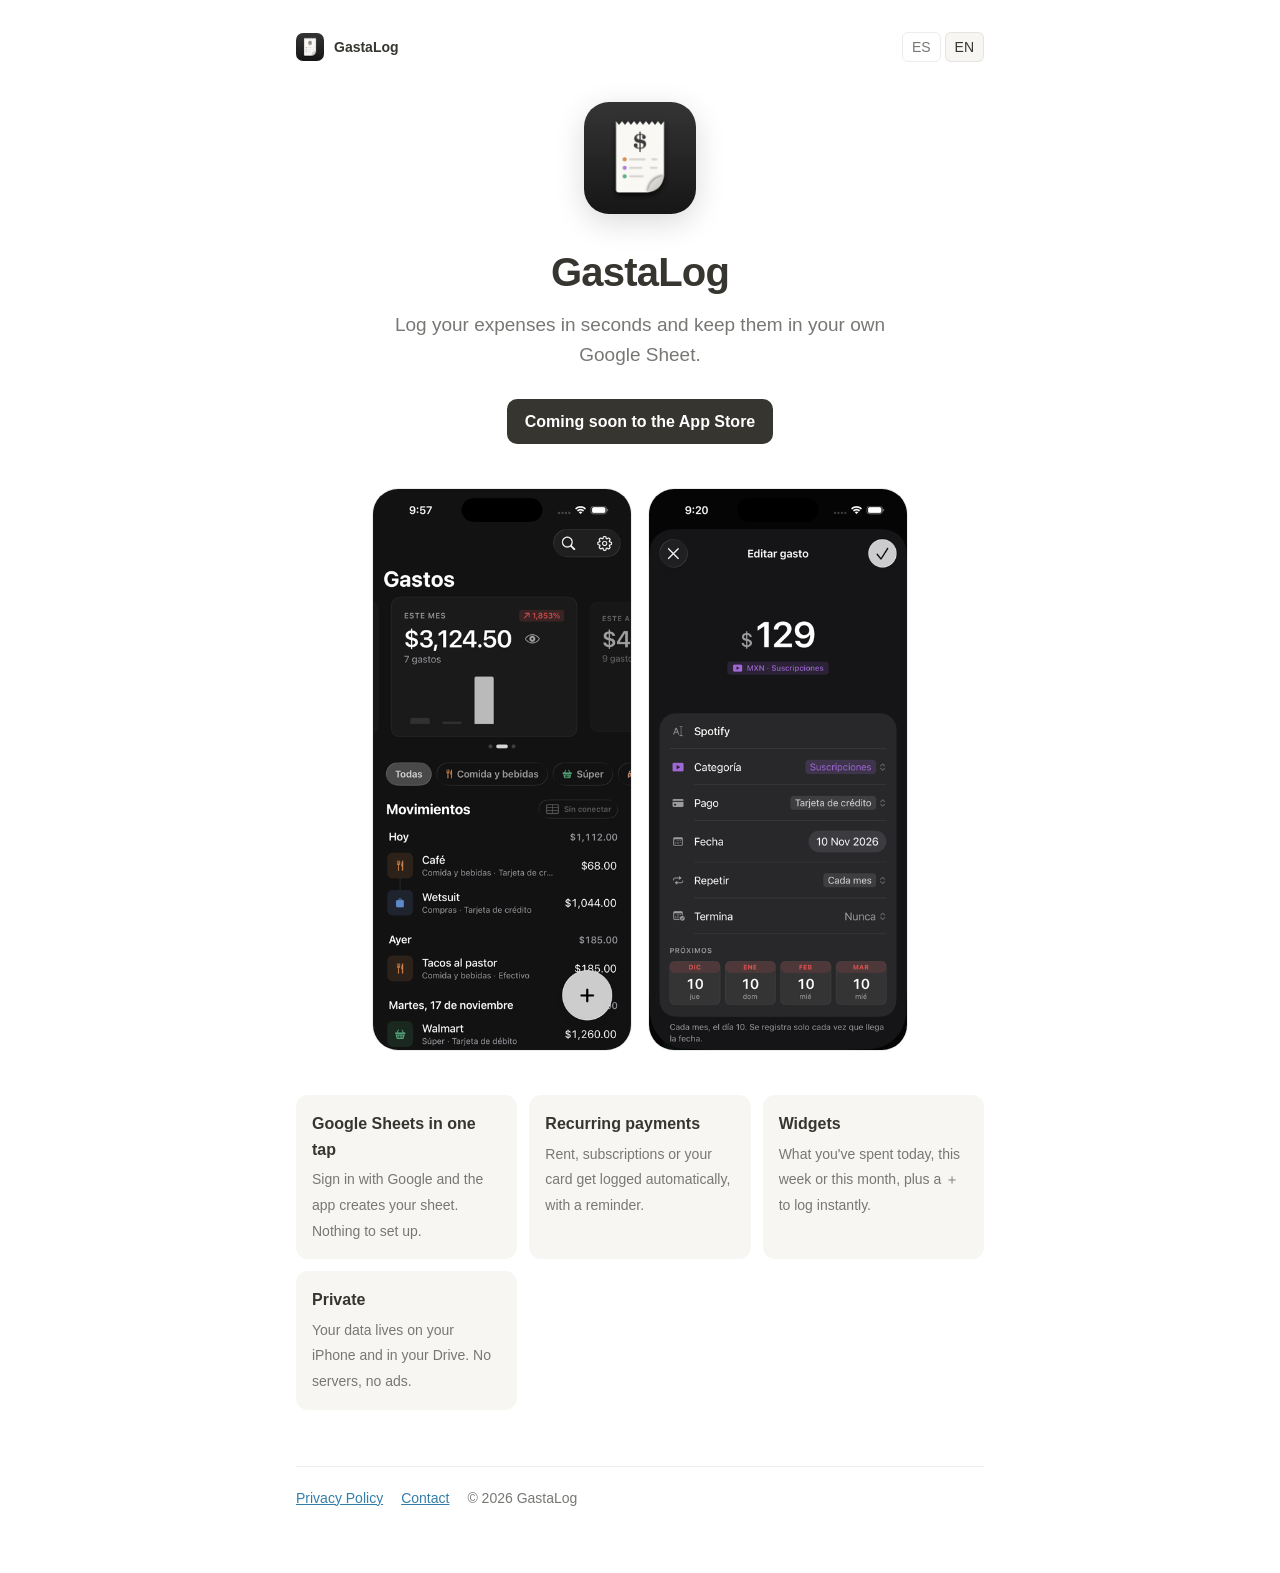
==== gastalog/index.html @ 700b0eeb "GastaLog site: landing + privacy policy (es/en) Co-Authored-By: Claude Opus 5.5 <noreply@anthropic.c" ====
<!doctype html>
<html lang="es">
<head>
<meta charset="utf-8">
<meta name="viewport" content="width=device-width, initial-scale=1">
<title>GastaLog</title>
<meta name="description" content="Registra tus gastos en segundos y tenlos en tu propia hoja de Google Sheets.">
<link rel="icon" href="icon.png">
<link rel="stylesheet" href="style.css">
<script src="lang.js"></script>
</head>
<body>
<main>
  <nav>
    <a class="brand" href="./"><img src="icon.png" alt="">GastaLog</a>
    <span class="langs"><button data-lang="es">ES</button> <button data-lang="en">EN</button></span>
  </nav>

  <div lang-block="es" class="active">
    <section class="hero">
      <img class="icon" src="icon.png" alt="Ícono de GastaLog">
      <h1>GastaLog</h1>
      <p class="tag">Registra tus gastos en segundos y tenlos siempre en tu propia hoja de Google Sheets.</p>
      <span class="badge">Próximamente en el App Store</span>
    </section>
    <div class="shots">
      <img src="home.png" alt="Pantalla de inicio de GastaLog">
      <img src="editor.png" alt="Formulario de nuevo gasto">
    </div>
    <section class="features">
      <div><b>Google Sheets en un toque</b><span>Inicias sesión con Google y la app crea tu hoja. Sin configurar nada.</span></div>
      <div><b>Pagos recurrentes</b><span>Renta, suscripciones o tu tarjeta se registran solos, con recordatorio.</span></div>
      <div><b>Widgets</b><span>Lo que llevas hoy, en la semana o el mes, y un ＋ para registrar al instante.</span></div>
      <div><b>Privado</b><span>Tus datos viven en tu iPhone y en tu Drive. Sin servidores, sin anuncios.</span></div>
    </section>
  </div>

  <div lang-block="en">
    <section class="hero">
      <img class="icon" src="icon.png" alt="GastaLog icon">
      <h1>GastaLog</h1>
      <p class="tag">Log your expenses in seconds and keep them in your own Google Sheet.</p>
      <span class="badge">Coming soon to the App Store</span>
    </section>
    <div class="shots">
      <img src="home.png" alt="GastaLog home screen">
      <img src="editor.png" alt="New expense form">
    </div>
    <section class="features">
      <div><b>Google Sheets in one tap</b><span>Sign in with Google and the app creates your sheet. Nothing to set up.</span></div>
      <div><b>Recurring payments</b><span>Rent, subscriptions or your card get logged automatically, with a reminder.</span></div>
      <div><b>Widgets</b><span>What you've spent today, this week or this month, plus a ＋ to log instantly.</span></div>
      <div><b>Private</b><span>Your data lives on your iPhone and in your Drive. No servers, no ads.</span></div>
    </section>
  </div>

  <footer>
    <a href="privacy.html"><span lang-block="es" class="active">Política de privacidad</span><span lang-block="en">Privacy Policy</span></a>
    <a href="https://github.com/Isra48/isra48.github.io/issues"><span lang-block="es" class="active">Contacto</span><span lang-block="en">Contact</span></a>
    <span>© 2026 GastaLog</span>
  </footer>
</main>
</body>
</html>
---- gastalog/style.css ----
:root {
  --bg: #ffffff; --surface: #f7f6f3; --text: #37352f; --gray: #787774; --line: rgba(55,53,47,.09);
  --green: #448361; --link: #337ea9;
}
@media (prefers-color-scheme: dark) {
  :root { --bg: #191919; --surface: #202020; --text: #d4d4d4; --gray: #9b9b9b; --line: rgba(255,255,255,.08);
          --green: #529e72; --link: #5e87c9; }
}
* { box-sizing: border-box; }
body { margin: 0; background: var(--bg); color: var(--text);
  font: 16px/1.6 -apple-system, BlinkMacSystemFont, "Segoe UI", Helvetica, Arial, sans-serif; }
main { max-width: 720px; margin: 0 auto; padding: 32px 16px 64px; }
a { color: var(--link); }
nav { display: flex; justify-content: space-between; align-items: center; margin-bottom: 40px; font-size: 14px; }
nav .brand { display: flex; align-items: center; gap: 10px; font-weight: 600; color: var(--text); text-decoration: none; }
nav .brand img { width: 28px; height: 28px; border-radius: 7px; }
.langs button { background: none; border: 1px solid var(--line); color: var(--gray); border-radius: 6px;
  padding: 3px 9px; font: inherit; cursor: pointer; }
.langs button[aria-pressed="true"] { color: var(--text); background: var(--surface); }
[lang-block] { display: none; }
[lang-block].active { display: block; }
span[lang-block].active { display: inline; }
.hero { text-align: center; }
.hero img.icon { width: 112px; height: 112px; border-radius: 25px; box-shadow: 0 8px 30px rgba(0,0,0,.15); }
.hero h1 { font-size: 40px; margin: 18px 0 6px; letter-spacing: -.02em; }
.hero p.tag { font-size: 19px; color: var(--gray); margin: 0 auto 28px; max-width: 520px; }
.badge { display: inline-block; padding: 10px 18px; border-radius: 10px; background: var(--text); color: var(--bg);
  font-weight: 600; text-decoration: none; }
.shots { display: flex; gap: 16px; justify-content: center; margin: 44px 0; }
.shots img { width: min(44%, 260px); border-radius: 26px; border: 1px solid var(--line); }
.features { display: grid; grid-template-columns: repeat(auto-fit, minmax(200px, 1fr)); gap: 12px; }
.features div { background: var(--surface); border-radius: 12px; padding: 16px; }
.features b { display: block; margin-bottom: 4px; }
.features span { color: var(--gray); font-size: 14px; }
h1.doc { font-size: 32px; letter-spacing: -.02em; margin-bottom: 4px; }
.updated { color: var(--gray); font-size: 14px; margin-top: 0; }
h2 { font-size: 20px; margin-top: 32px; }
.note { background: var(--surface); border-left: 3px solid var(--green); padding: 12px 16px; border-radius: 6px; }
footer { margin-top: 56px; padding-top: 20px; border-top: 1px solid var(--line); color: var(--gray); font-size: 14px;
  display: flex; gap: 18px; flex-wrap: wrap; }
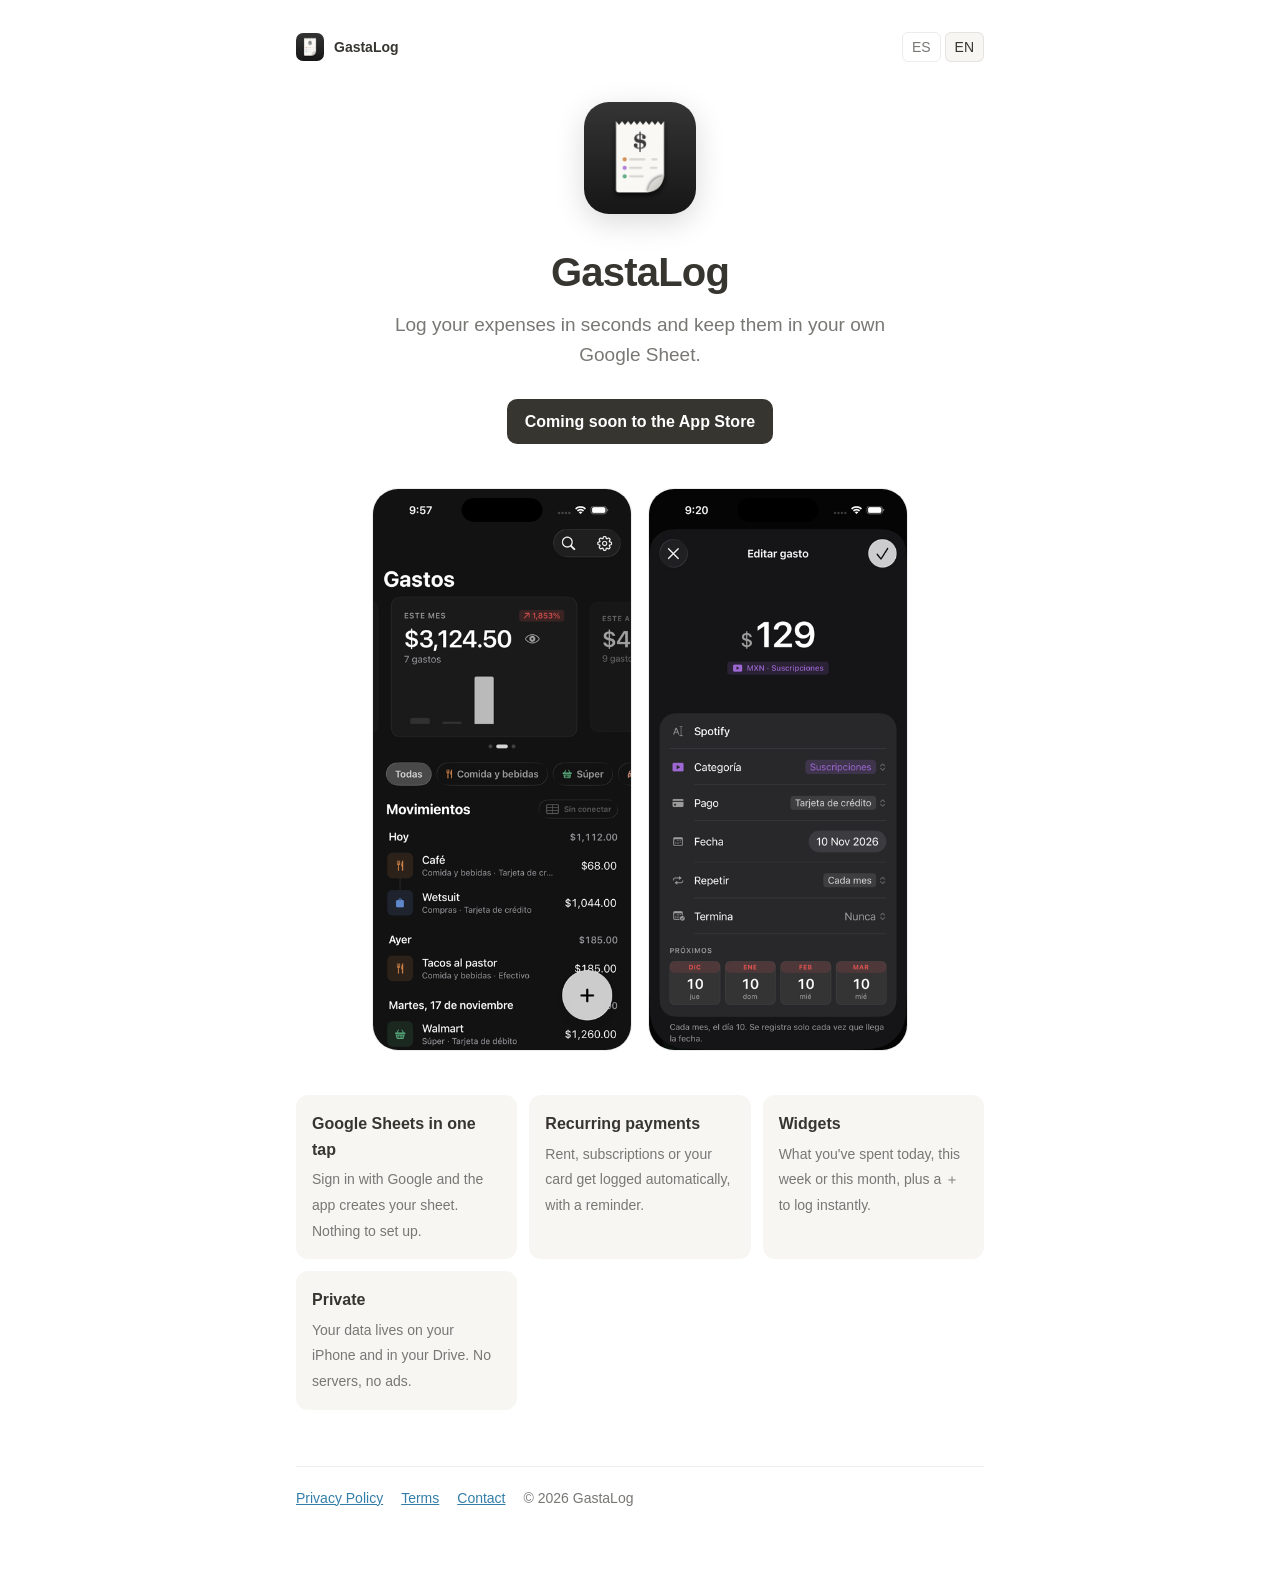
==== commit c3ab6eed: "Add terms of use (es/en) Co-Authored-By: Claude Opus 5.5 <noreply@anthropic.com>" ====
--- a/gastalog/index.html
+++ b/gastalog/index.html
@@ -56,6 +56,7 @@
 
   <footer>
     <a href="privacy.html"><span lang-block="es" class="active">Política de privacidad</span><span lang-block="en">Privacy Policy</span></a>
+    <a href="terms.html"><span lang-block="es" class="active">Términos</span><span lang-block="en">Terms</span></a>
     <a href="https://github.com/Isra48/isra48.github.io/issues"><span lang-block="es" class="active">Contacto</span><span lang-block="en">Contact</span></a>
     <span>© 2026 GastaLog</span>
   </footer>
